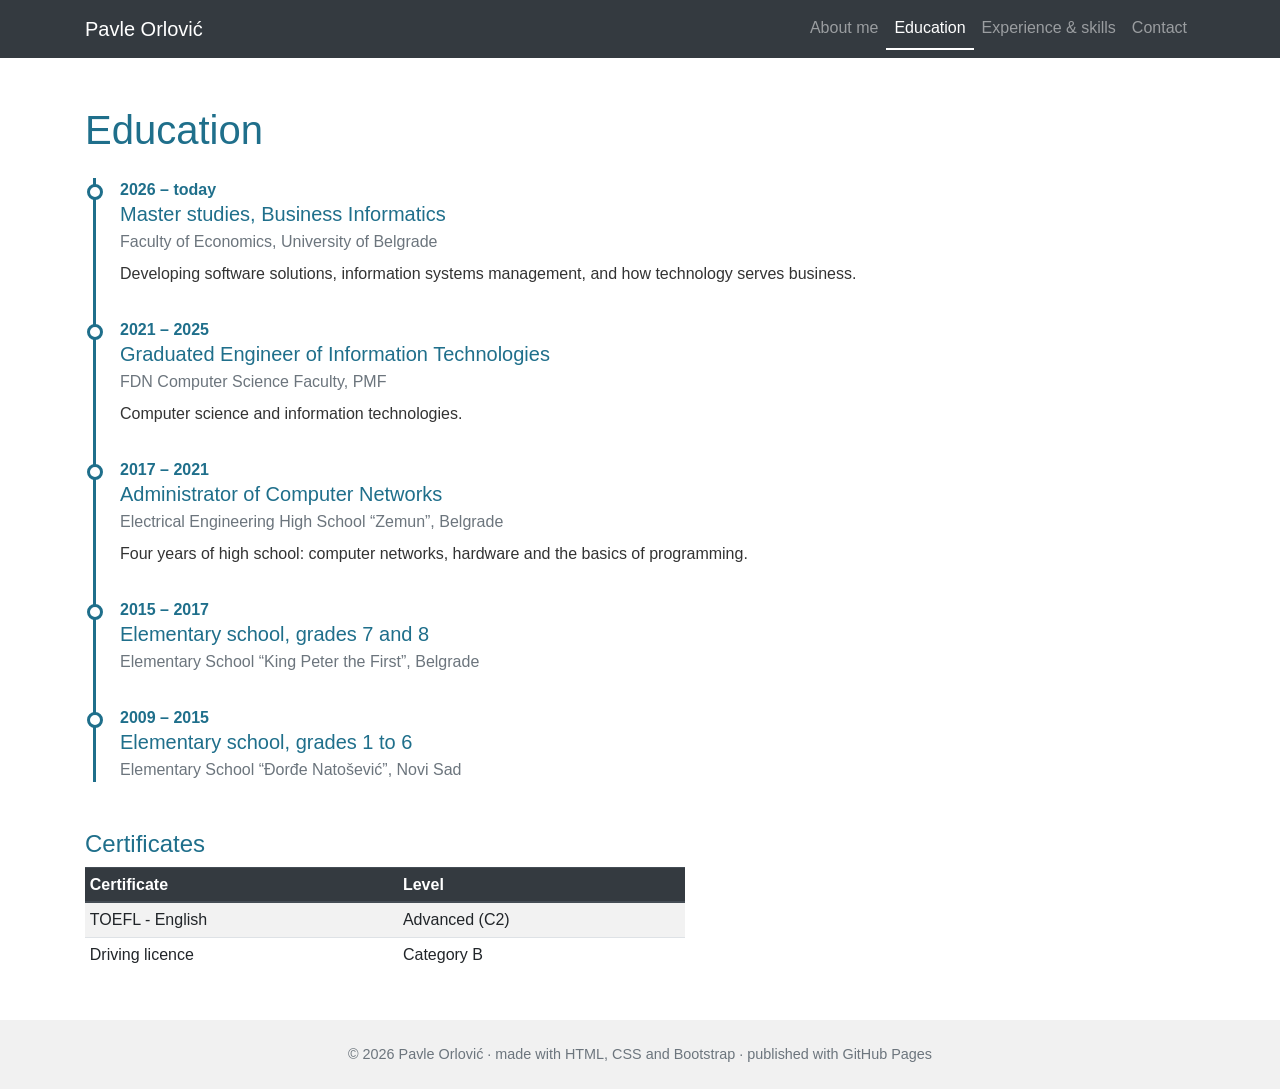
==== education.html @ 9bb32182 "Homework 1: personal web presentation (HTML, CSS, Bootstrap)" ====
<!DOCTYPE html>
<html lang="en">

<head>
    <meta charset="utf-8">
    <meta name="viewport" content="width=device-width, initial-scale=1">
    <title>Education - Pavle Orlović</title>
    <link rel="stylesheet" href="https://maxcdn.bootstrapcdn.com/bootstrap/4.5.2/css/bootstrap.min.css">
    <link rel="stylesheet" href="css/style.css">
</head>

<body>
    <nav class="navbar navbar-expand-md navbar-dark bg-dark">
        <div class="container">
            <a class="navbar-brand" href="index.html">Pavle Orlović</a>
            <button class="navbar-toggler" type="button" data-toggle="collapse" data-target="#menu">
                <span class="navbar-toggler-icon"></span>
            </button>
            <div class="collapse navbar-collapse" id="menu">
                <ul class="navbar-nav ml-auto">
                    <li class="nav-item"><a class="nav-link" href="index.html">About me</a></li>
                    <li class="nav-item"><a class="nav-link active" href="education.html">Education</a></li>
                    <li class="nav-item"><a class="nav-link" href="experience.html">Experience &amp; skills</a></li>
                    <li class="nav-item"><a class="nav-link" href="contact.html">Contact</a></li>
                </ul>
            </div>
        </div>
    </nav>

    <main class="container mt-5">
        <h1 class="mb-4">Education</h1>

        <!-- a timeline: the newest first; the line and the dots are made in css/style.css -->
        <div class="timeline">
            <div class="timeline-item">
                <div class="years">2026 &ndash; today</div>
                <h3 class="h5 mb-1">Master studies, Business Informatics</h3>
                <div class="text-muted mb-2">Faculty of Economics, University of Belgrade</div>
                <p>Developing software solutions, information systems management, and how technology serves business.</p>
            </div>

            <div class="timeline-item">
                <div class="years">2021 &ndash; 2025</div>
                <h3 class="h5 mb-1">Graduated Engineer of Information Technologies</h3>
                <div class="text-muted mb-2">FDN Computer Science Faculty, PMF</div>
                <p>Computer science and information technologies.</p>
            </div>

            <div class="timeline-item">
                <div class="years">2017 &ndash; 2021</div>
                <h3 class="h5 mb-1">Administrator of Computer Networks</h3>
                <div class="text-muted mb-2">Electrical Engineering High School &ldquo;Zemun&rdquo;, Belgrade</div>
                <p>Four years of high school: computer networks, hardware and the basics of programming.</p>
            </div>

            <div class="timeline-item">
                <div class="years">2015 &ndash; 2017</div>
                <h3 class="h5 mb-1">Elementary school, grades 7 and 8</h3>
                <div class="text-muted mb-2">Elementary School &ldquo;King Peter the First&rdquo;, Belgrade</div>
            </div>

            <div class="timeline-item">
                <div class="years">2009 &ndash; 2015</div>
                <h3 class="h5 mb-1">Elementary school, grades 1 to 6</h3>
                <div class="text-muted mb-2">Elementary School &ldquo;Đorđe Natošević&rdquo;, Novi Sad</div>
            </div>
        </div>

        <h2 class="h4 mt-5">Certificates</h2>
        <table class="table table-sm table-striped" style="max-width: 600px">
            <thead class="thead-dark">
                <tr>
                    <th>Certificate</th>
                    <th>Level</th>
                </tr>
            </thead>
            <tbody>
                <tr>
                    <td>TOEFL - English</td>
                    <td>Advanced (C2)</td>
                </tr>
                <tr>
                    <td>Driving licence</td>
                    <td>Category B</td>
                </tr>
            </tbody>
        </table>
    </main>

    <footer>
        <div class="container text-center text-muted">
            &copy; 2026 Pavle Orlović &middot; made with HTML, CSS and Bootstrap &middot; published with GitHub Pages
        </div>
    </footer>

    <script src="https://ajax.googleapis.com/ajax/libs/jquery/3.5.1/jquery.min.js"></script>
    <script src="https://cdnjs.cloudflare.com/ajax/libs/popper.js/1.16.0/umd/popper.min.js"></script>
    <script src="https://maxcdn.bootstrapcdn.com/bootstrap/4.5.2/js/bootstrap.min.js"></script>
</body>

</html>
---- css/style.css ----
/* My own styles - Bootstrap does most of the work, these are only additions */

:root {
    --accent: #1f6f8b;
}

body {
    font-family: "Segoe UI", Roboto, Arial, sans-serif;
    color: #333;
}

h1,
h2,
h3 {
    color: var(--accent);
}

/* the menu: the link of the page that is shown is underlined */
.navbar .nav-link.active {
    border-bottom: 2px solid #fff;
}

/* the big welcome area on the home page */
.hero {
    background: linear-gradient(135deg, #1f6f8b 0%, #99a8b2 100%);
    color: #fff;
    padding: 4rem 0;
}

.hero h1 {
    color: #fff;
    font-weight: 300;
}

.photo {
    width: 200px;
    height: 200px;
    object-fit: cover;
    border: 5px solid #fff;
}

/* the timeline on the pages Education and Experience */
.timeline {
    border-left: 3px solid var(--accent);
    padding-left: 1.5rem;
    margin-left: .5rem;
}

.timeline-item {
    position: relative;
    margin-bottom: 2rem;
}

/* the dot on the line, in front of every item */
.timeline-item::before {
    content: "";
    position: absolute;
    left: -2.05rem;
    top: .35rem;
    width: 1rem;
    height: 1rem;
    border-radius: 50%;
    background-color: #fff;
    border: 3px solid var(--accent);
}

.timeline-item .years {
    font-weight: bold;
    color: var(--accent);
}

footer {
    background-color: #f1f1f1;
    padding: 1.5rem 0;
    margin-top: 3rem;
    font-size: .9rem;
}
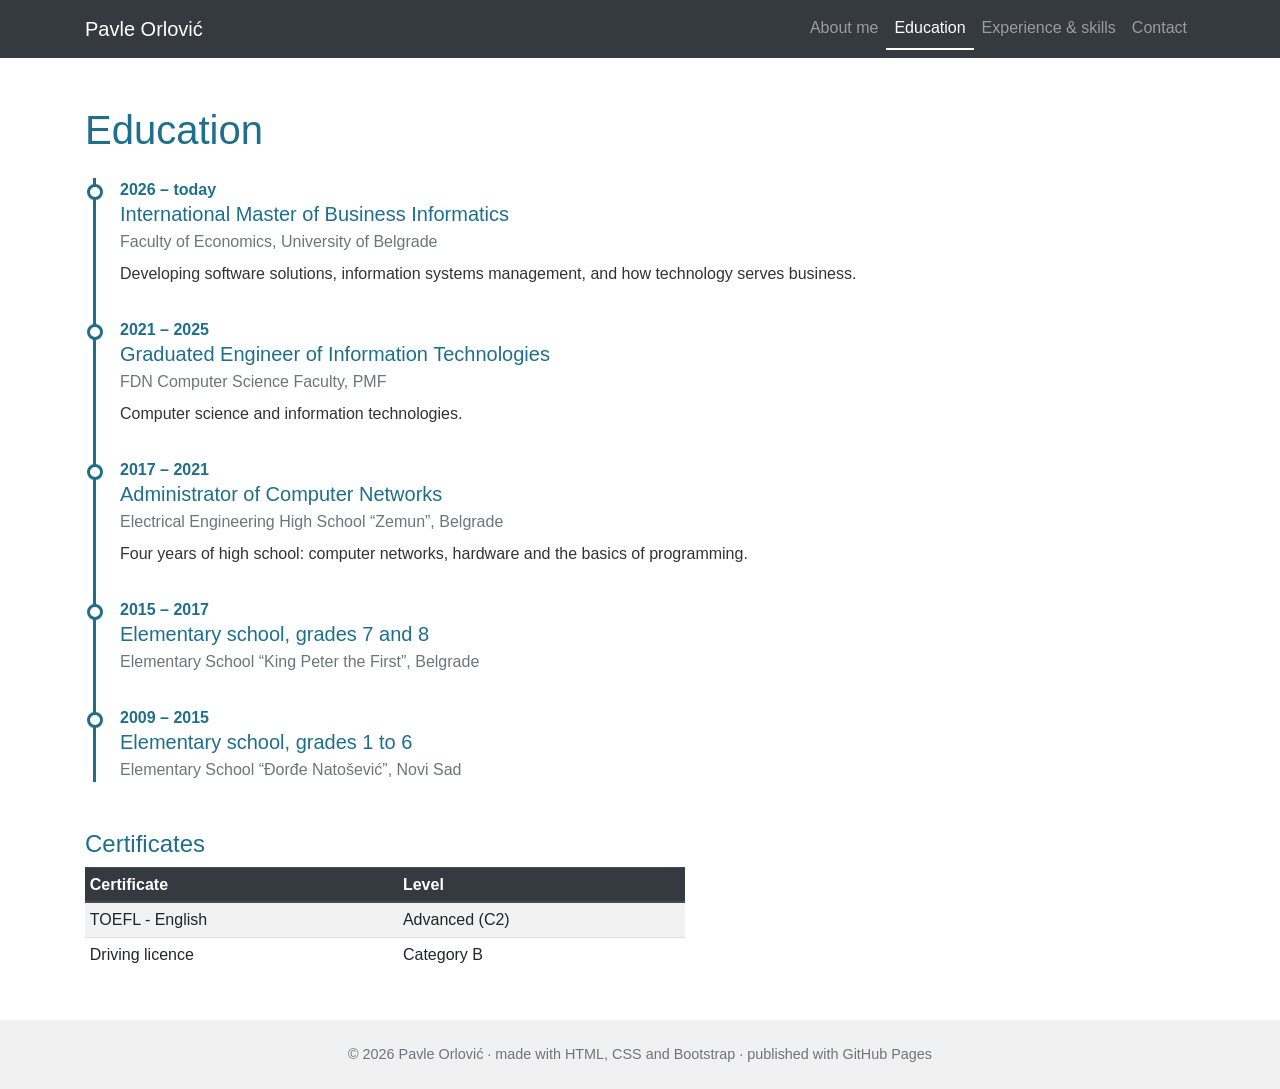
==== commit 09e3eda0: "Update job title and master studies name" ====
--- a/education.html
+++ b/education.html
@@ -34,7 +34,7 @@
         <div class="timeline">
             <div class="timeline-item">
                 <div class="years">2026 &ndash; today</div>
-                <h3 class="h5 mb-1">Master studies, Business Informatics</h3>
+                <h3 class="h5 mb-1">International Master of Business Informatics</h3>
                 <div class="text-muted mb-2">Faculty of Economics, University of Belgrade</div>
                 <p>Developing software solutions, information systems management, and how technology serves business.</p>
             </div>
